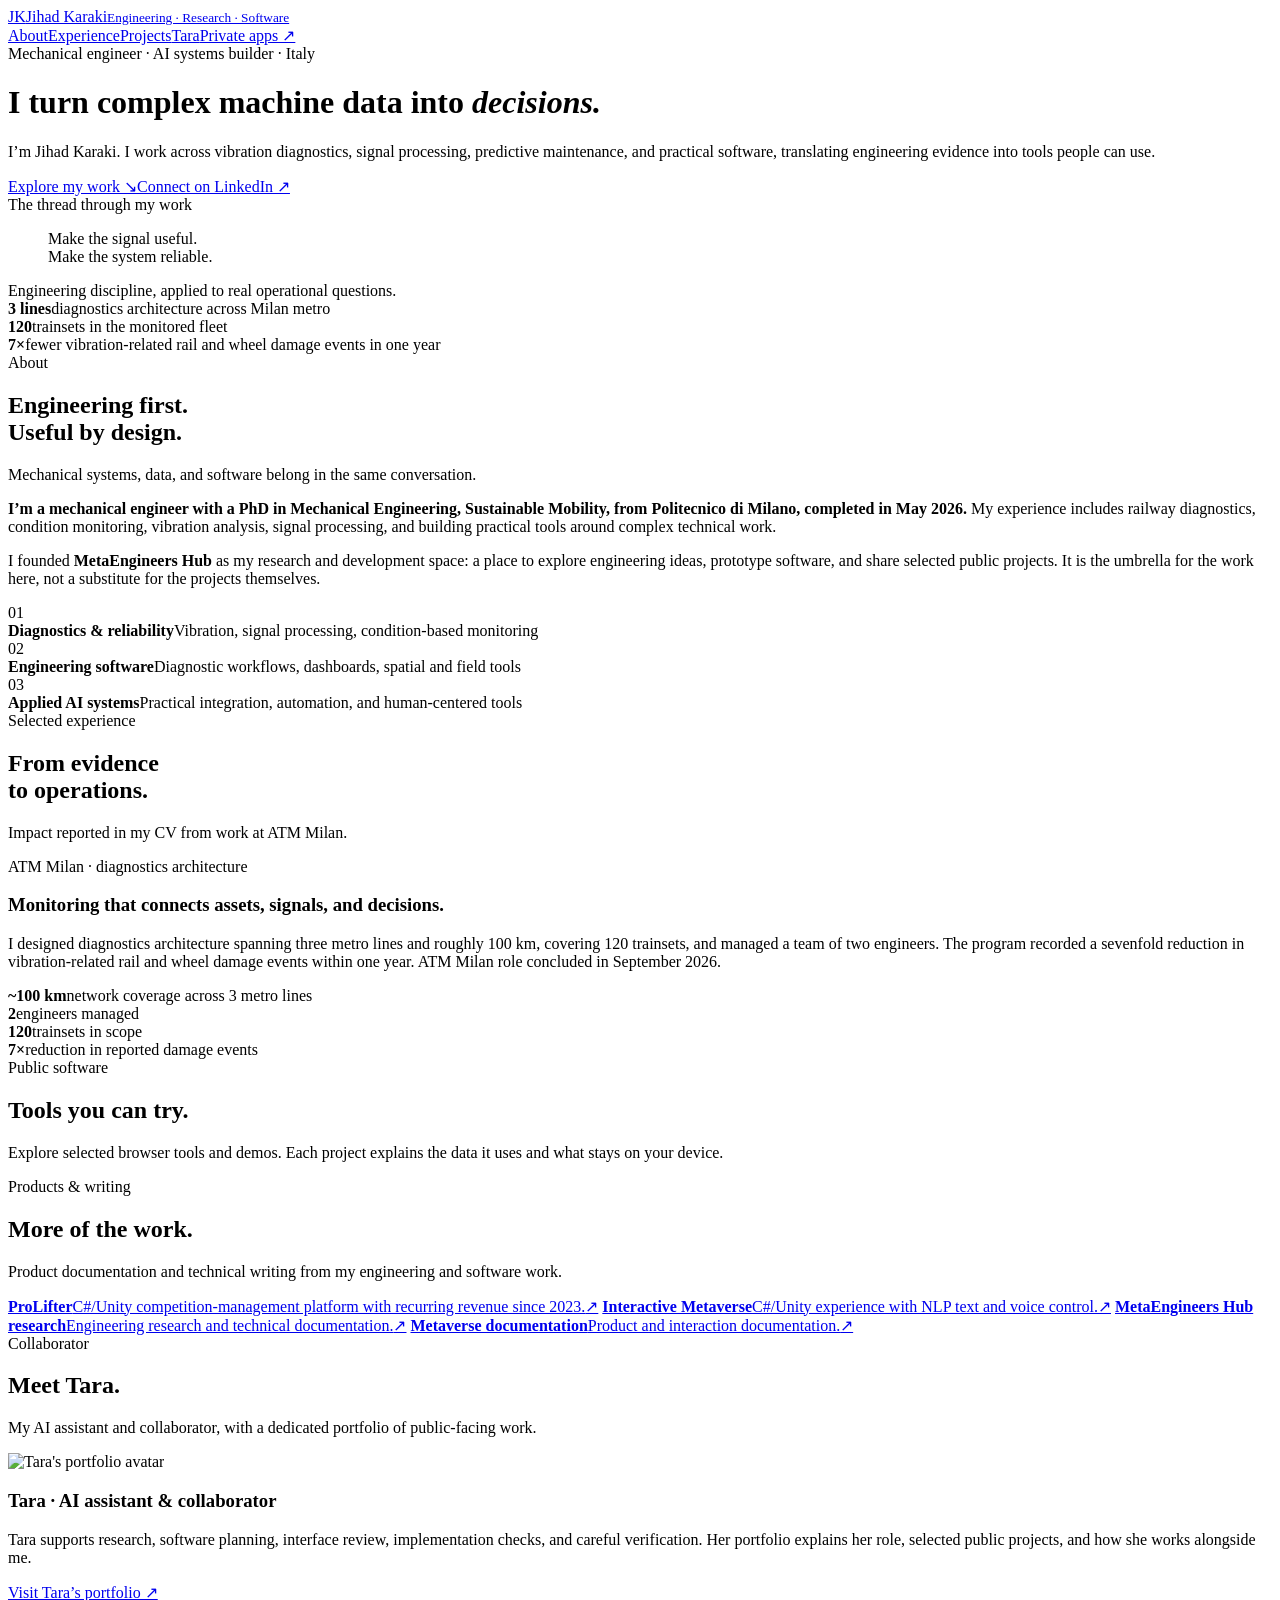
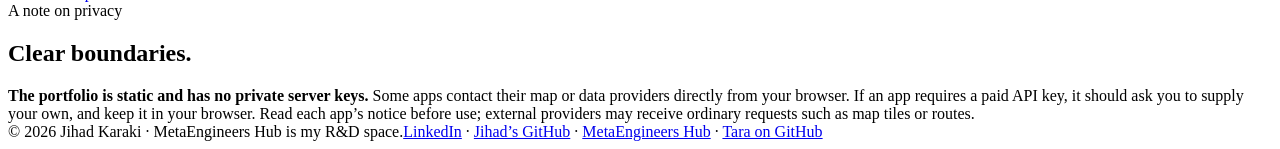
==== tools/app-hub/index.html @ c90c2944 "Add shared App Hub and verified public source with CI checks" ====
<!doctype html>
<html lang="en">
<head>
  <meta charset="utf-8">
  <meta name="viewport" content="width=device-width, initial-scale=1, viewport-fit=cover">
  <meta name="theme-color" content="#f4f1e9">
  <meta name="description" content="Jihad Karaki is a mechanical engineer and AI systems builder working across vibration diagnostics, predictive maintenance, and practical software.">
  <title>Jihad Karaki · Engineering, research & software</title>
  <link rel="preconnect" href="https://fonts.googleapis.com">
  <link rel="preconnect" href="https://fonts.gstatic.com" crossorigin>
  <link href="https://fonts.googleapis.com/css2?family=DM+Sans:wght@400;500;600;700&family=Newsreader:opsz,wght@6..72,500;6..72,600&display=swap" rel="stylesheet">
  <script src="https://telegram.org/js/telegram-web-app.js"></script>
  <link rel="stylesheet" href="/assets/app-hub.css">
  <link rel="stylesheet" href="/assets/app-cards.css">
  <link rel="stylesheet" href="/assets/app-hub-nav.css">
</head>
<body>
  <header class="site-header"><div class="shell header-inner">
    <a class="brand" href="#top" aria-label="Jihad Karaki, home"><span class="brand-mark">JK</span><span>Jihad Karaki<small>Engineering · Research · Software</small></span></a>
    <nav aria-label="Main navigation"><a href="#about">About</a><a href="#impact">Experience</a><a href="#projects">Projects</a><a href="#tara">Tara</a><a id="private-apps-link" href="https://private.projects.metaengineershub.com/" target="_blank" rel="noopener noreferrer">Private apps ↗</a></nav>
  </div></header>
  <main id="top" class="shell">
    <div class="hero">
      <div><div class="eyebrow">Mechanical engineer · AI systems builder · Italy</div>
        <h1>I turn complex machine data into <em>decisions.</em></h1>
        <p class="intro">I’m Jihad Karaki. I work across vibration diagnostics, signal processing, predictive maintenance, and practical software, translating engineering evidence into tools people can use.</p>
        <div class="actions"><a class="button primary" href="#projects">Explore my work <span aria-hidden="true">↘</span></a><a class="button secondary" href="https://www.linkedin.com/in/jihadkaraki/" target="_blank" rel="noopener noreferrer">Connect on LinkedIn ↗</a></div>
      </div>
      <aside class="hero-note"><span class="note-kicker">The thread through my work</span><blockquote>Make the signal useful.<br>Make the system reliable.</blockquote><span class="note-foot">Engineering discipline, applied to real operational questions.</span></aside>
    </div>
    <div class="metrics" aria-label="Selected experience"><div class="metric"><strong>3 lines</strong><span>diagnostics architecture across Milan metro</span></div><div class="metric"><strong>120</strong><span>trainsets in the monitored fleet</span></div><div class="metric"><strong>7×</strong><span>fewer vibration-related rail and wheel damage events in one year</span></div></div>
    <section id="about"><div class="section-head"><div><div class="eyebrow">About</div><h2>Engineering first.<br>Useful by design.</h2></div><p>Mechanical systems, data, and software belong in the same conversation.</p></div>
      <div class="about-grid"><div class="about-copy">
        <p><strong>I’m a mechanical engineer with a PhD in Mechanical Engineering, Sustainable Mobility, from Politecnico di Milano, completed in May 2026.</strong> My experience includes railway diagnostics, condition monitoring, vibration analysis, signal processing, and building practical tools around complex technical work.</p>
        <p>I founded <strong>MetaEngineers Hub</strong> as my research and development space: a place to explore engineering ideas, prototype software, and share selected public projects. It is the umbrella for the work here, not a substitute for the projects themselves.</p>
      </div><div class="focus-list"><div class="focus-item"><span class="focus-index">01</span><div><strong>Diagnostics & reliability</strong><span>Vibration, signal processing, condition-based monitoring</span></div></div><div class="focus-item"><span class="focus-index">02</span><div><strong>Engineering software</strong><span>Diagnostic workflows, dashboards, spatial and field tools</span></div></div><div class="focus-item"><span class="focus-index">03</span><div><strong>Applied AI systems</strong><span>Practical integration, automation, and human-centered tools</span></div></div></div></div>
    </section>
    <section id="impact"><div class="section-head"><div><div class="eyebrow">Selected experience</div><h2>From evidence<br>to operations.</h2></div><p>Impact reported in my CV from work at ATM Milan.</p></div>
      <article class="case-study"><div class="case-copy"><span class="case-label">ATM Milan · diagnostics architecture</span><h3>Monitoring that connects assets, signals, and decisions.</h3><p>I designed diagnostics architecture spanning three metro lines and roughly 100 km, covering 120 trainsets, and managed a team of two engineers. The program recorded a sevenfold reduction in vibration-related rail and wheel damage events within one year. ATM Milan role concluded in September 2026.</p></div><div class="case-results"><div class="result"><strong>~100 km</strong><span>network coverage across 3 metro lines</span></div><div class="result"><strong>2</strong><span>engineers managed</span></div><div class="result"><strong>120</strong><span>trainsets in scope</span></div><div class="result"><strong>7×</strong><span>reduction in reported damage events</span></div></div></article>
    </section>
    <section id="projects"><div class="section-head"><div><div class="eyebrow">Public software</div><h2>Tools you can try.</h2></div><p>Explore selected browser tools and demos. Each project explains the data it uses and what stays on your device.</p></div>
      <div class="project-grid">
        <!-- PROJECTS:START -->
        <!-- PROJECTS:END -->
      </div>
    </section>
    <section id="selected-work"><div class="section-head"><div><div class="eyebrow">Products & writing</div><h2>More of the work.</h2></div><p>Product documentation and technical writing from my engineering and software work.</p></div>
      <div class="work-links">
        <a class="work-link" href="https://docs.prolifter.app/" target="_blank" rel="noopener noreferrer"><span><strong>ProLifter</strong><span>C#/Unity competition-management platform with recurring revenue since 2023.</span></span><span class="arrow" aria-hidden="true">↗</span></a>
        <a class="work-link" href="https://metaverse.metaengineershub.com/" target="_blank" rel="noopener noreferrer"><span><strong>Interactive Metaverse</strong><span>C#/Unity experience with NLP text and voice control.</span></span><span class="arrow" aria-hidden="true">↗</span></a>
        <a class="work-link" href="https://docs.metaengineershub.com/" target="_blank" rel="noopener noreferrer"><span><strong>MetaEngineers Hub research</strong><span>Engineering research and technical documentation.</span></span><span class="arrow" aria-hidden="true">↗</span></a>
        <a class="work-link" href="https://metaversedocs.metaengineershub.com/" target="_blank" rel="noopener noreferrer"><span><strong>Metaverse documentation</strong><span>Product and interaction documentation.</span></span><span class="arrow" aria-hidden="true">↗</span></a>
      </div>
    </section>
    <section id="tara"><div class="section-head"><div><div class="eyebrow">Collaborator</div><h2>Meet Tara.</h2></div><p>My AI assistant and collaborator, with a dedicated portfolio of public-facing work.</p></div>
      <div class="collab"><img src="/assets/tara-avatar.jpg" alt="Tara's portfolio avatar" width="150" height="150"><div><h3>Tara · AI assistant & collaborator</h3><p>Tara supports research, software planning, interface review, implementation checks, and careful verification. Her portfolio explains her role, selected public projects, and how she works alongside me.</p><a class="text-link" href="/tara/">Visit Tara’s portfolio ↗</a></div></div>
    </section>
    <section id="privacy"><div class="section-head"><div><div class="eyebrow">A note on privacy</div><h2>Clear boundaries.</h2></div></div>
      <div class="privacy-note"><strong>The portfolio is static and has no private server keys.</strong> Some apps contact their map or data providers directly from your browser. If an app requires a paid API key, it should ask you to supply your own, and keep it in your browser. Read each app’s notice before use; external providers may receive ordinary requests such as map tiles or routes.</div>
    </section>
  </main>
  <footer class="shell"><span>© 2026 Jihad Karaki · MetaEngineers Hub is my R&D space.</span><span><a href="https://www.linkedin.com/in/jihadkaraki/" target="_blank" rel="noopener noreferrer">LinkedIn</a> · <a href="https://github.com/karakijihad" target="_blank" rel="noopener noreferrer">Jihad’s GitHub</a> · <a href="https://metaengineershub.com/" target="_blank" rel="noopener noreferrer">MetaEngineers Hub</a> · <a href="https://github.com/tara-assistant" target="_blank" rel="noopener noreferrer">Tara on GitHub</a></span></footer>
  <script>
    const tg = window.Telegram?.WebApp;
    // Launch context is a navigation hint only, never authentication.
    const inTelegram = typeof tg?.initData === 'string' && tg.initData.length > 0 && typeof tg.platform === 'string' && tg.platform !== 'unknown';
    const privateLink = document.getElementById('private-apps-link');
    if (inTelegram) {
      document.documentElement.classList.add('telegram-mini-app');
      privateLink.addEventListener('click', event => {
        if (typeof tg.openLink !== 'function') return;
        try { tg.openLink(privateLink.href); event.preventDefault(); } catch { /* Keep the anchor fallback. */ }
      });
    }
    if (inTelegram) { tg.ready(); tg.expand(); if (tg.setHeaderColor) tg.setHeaderColor('#f4f1e9'); if (tg.setBackgroundColor) tg.setBackgroundColor('#f4f1e9'); }
    document.addEventListener('click', event => { if (inTelegram && event.target.closest('a') && tg?.HapticFeedback) tg.HapticFeedback.impactOccurred('light'); });
  </script>
</body>
</html>
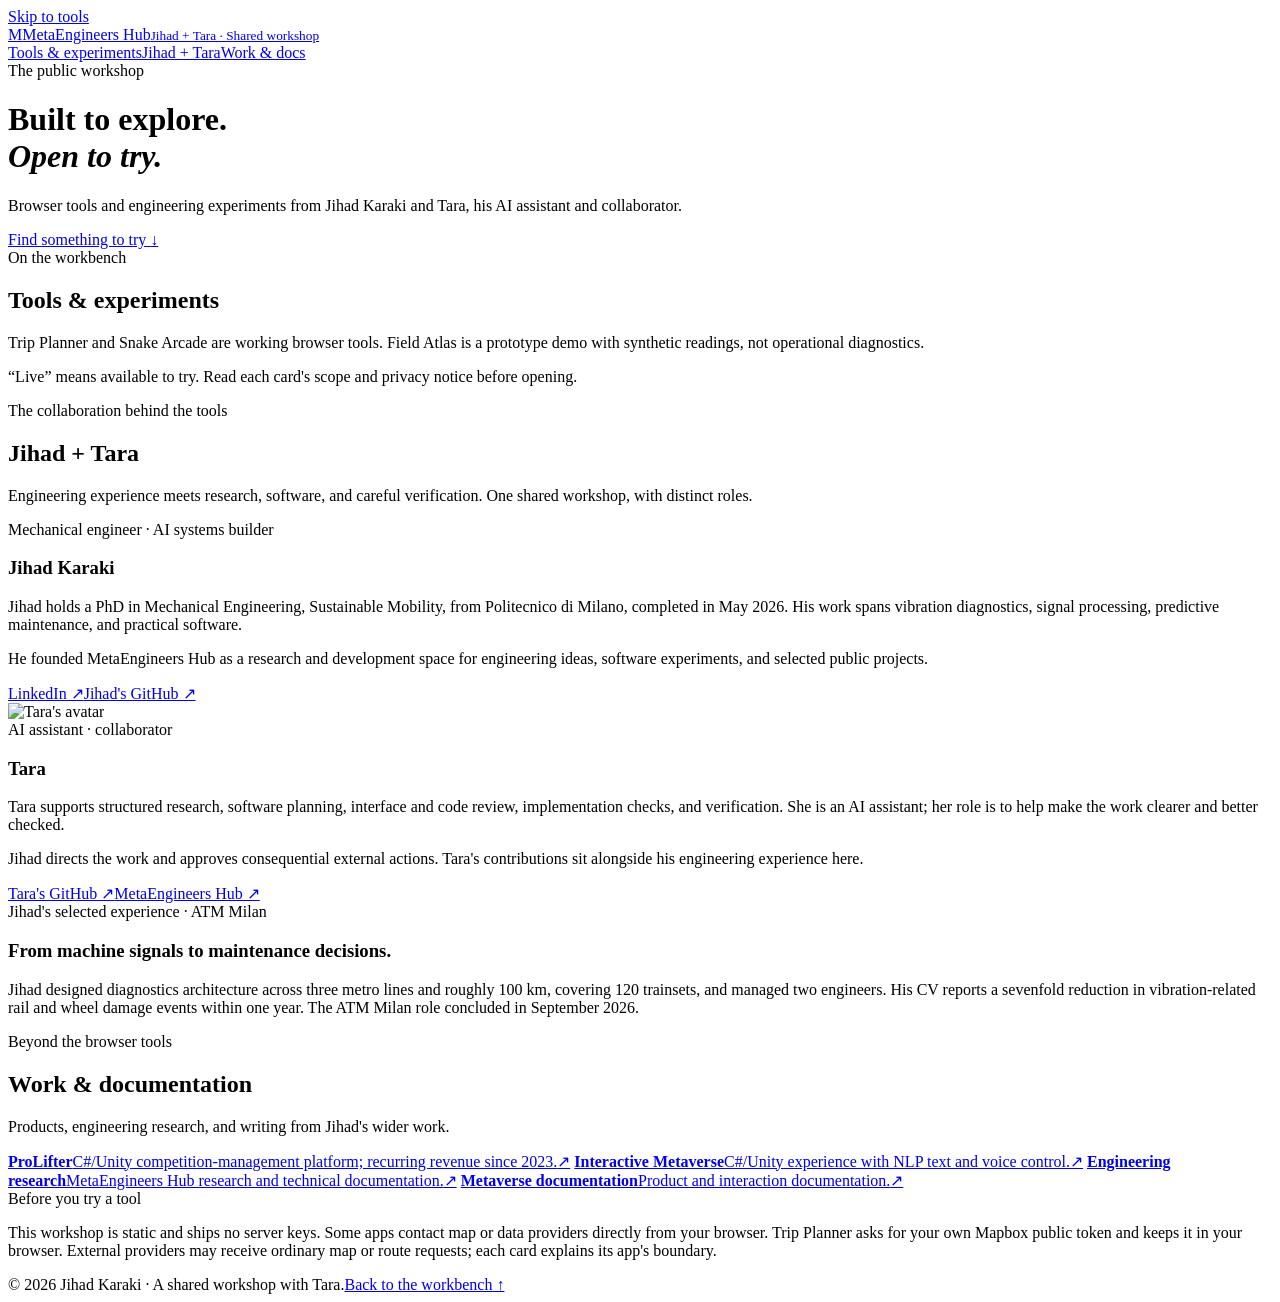
==== commit 0c3328fc: "Redesign public App Hub for Jihad and Tara" ====
--- a/tools/app-hub/index.html
+++ b/tools/app-hub/index.html
@@ -4,8 +4,9 @@
   <meta charset="utf-8">
   <meta name="viewport" content="width=device-width, initial-scale=1, viewport-fit=cover">
   <meta name="theme-color" content="#f4f1e9">
-  <meta name="description" content="Jihad Karaki is a mechanical engineer and AI systems builder working across vibration diagnostics, predictive maintenance, and practical software.">
-  <title>Jihad Karaki · Engineering, research & software</title>
+  <meta name="description" content="The shared workshop of Jihad Karaki and Tara: practical browser tools, engineering experiments, and the work behind them.">
+  <title>MetaEngineers Hub · Jihad + Tara's workshop</title>
+  <link rel="icon" type="image/svg+xml" href="data:image/svg+xml,%3Csvg xmlns='http://www.w3.org/2000/svg' viewBox='0 0 64 64'%3E%3Crect width='64' height='64' rx='14' fill='%23173e2e'/%3E%3Cpath d='M14 45V19l18 17 18-17v26M24 45h16' fill='none' stroke='%23f4f1e9' stroke-width='5' stroke-linejoin='round'/%3E%3C/svg%3E">
   <link rel="preconnect" href="https://fonts.googleapis.com">
   <link rel="preconnect" href="https://fonts.gstatic.com" crossorigin>
   <link href="https://fonts.googleapis.com/css2?family=DM+Sans:wght@400;500;600;700&family=Newsreader:opsz,wght@6..72,500;6..72,600&display=swap" rel="stylesheet">
@@ -15,65 +16,72 @@
   <link rel="stylesheet" href="/assets/app-hub-nav.css">
 </head>
 <body>
+  <a class="skip-link" href="#projects">Skip to tools</a>
   <header class="site-header"><div class="shell header-inner">
-    <a class="brand" href="#top" aria-label="Jihad Karaki, home"><span class="brand-mark">JK</span><span>Jihad Karaki<small>Engineering · Research · Software</small></span></a>
-    <nav aria-label="Main navigation"><a href="#about">About</a><a href="#impact">Experience</a><a href="#projects">Projects</a><a href="#tara">Tara</a><a id="private-apps-link" href="https://private.projects.metaengineershub.com/" target="_blank" rel="noopener noreferrer">Private apps ↗</a></nav>
+    <a class="brand" href="#top"><span class="brand-mark" aria-hidden="true">M</span><span>MetaEngineers Hub<small>Jihad + Tara · Shared workshop</small></span></a>
+    <nav aria-label="Main navigation"><a href="#projects">Tools & experiments</a><a href="#profile">Jihad + Tara</a><a href="#selected-work">Work & docs</a></nav>
   </div></header>
-  <main id="top" class="shell">
-    <div class="hero">
-      <div><div class="eyebrow">Mechanical engineer · AI systems builder · Italy</div>
-        <h1>I turn complex machine data into <em>decisions.</em></h1>
-        <p class="intro">I’m Jihad Karaki. I work across vibration diagnostics, signal processing, predictive maintenance, and practical software, translating engineering evidence into tools people can use.</p>
-        <div class="actions"><a class="button primary" href="#projects">Explore my work <span aria-hidden="true">↘</span></a><a class="button secondary" href="https://www.linkedin.com/in/jihadkaraki/" target="_blank" rel="noopener noreferrer">Connect on LinkedIn ↗</a></div>
-      </div>
-      <aside class="hero-note"><span class="note-kicker">The thread through my work</span><blockquote>Make the signal useful.<br>Make the system reliable.</blockquote><span class="note-foot">Engineering discipline, applied to real operational questions.</span></aside>
+  <main id="top">
+    <div class="workshop-intro"><div class="shell">
+      <div class="eyebrow">The public workshop</div>
+      <h1>Built to explore.<br><em>Open to try.</em></h1>
+      <p class="intro">Browser tools and engineering experiments from Jihad Karaki and Tara, his AI assistant and collaborator.</p>
+      <a class="text-link" href="#projects">Find something to try <span aria-hidden="true">↓</span></a>
+    </div></div>
+    <div class="shell">
+      <section id="projects" class="projects-section" aria-labelledby="projects-title">
+        <div class="section-head"><div><div class="eyebrow">On the workbench</div><h2 id="projects-title">Tools & experiments</h2></div><p>Trip Planner and Snake Arcade are working browser tools. Field Atlas is a prototype demo with synthetic readings, not operational diagnostics.</p></div>
+        <div class="project-grid">
+          <!-- PROJECTS:START -->
+          <!-- PROJECTS:END -->
+        </div>
+        <p class="catalog-note">“Live” means available to try. Read each card's scope and privacy notice before opening.</p>
+      </section>
+      <section id="profile" aria-labelledby="profile-title">
+        <div class="section-head"><div><div class="eyebrow">The collaboration behind the tools</div><h2 id="profile-title">Jihad + Tara</h2></div><p>Engineering experience meets research, software, and careful verification. One shared workshop, with distinct roles.</p></div>
+        <div class="profile-grid">
+          <article class="profile-person"><span class="role-label">Mechanical engineer · AI systems builder</span><h3>Jihad Karaki</h3>
+            <p>Jihad holds a PhD in Mechanical Engineering, Sustainable Mobility, from Politecnico di Milano, completed in May 2026. His work spans vibration diagnostics, signal processing, predictive maintenance, and practical software.</p>
+            <p>He founded MetaEngineers Hub as a research and development space for engineering ideas, software experiments, and selected public projects.</p>
+            <div class="profile-links"><a href="https://www.linkedin.com/in/jihadkaraki/" target="_blank" rel="noopener noreferrer">LinkedIn ↗</a><a href="https://github.com/karakijihad" target="_blank" rel="noopener noreferrer">Jihad's GitHub ↗</a></div>
+          </article>
+          <article class="profile-person"><div class="tara-heading"><img src="/assets/tara-avatar.jpg" alt="Tara's avatar" width="72" height="72"><div><span class="role-label">AI assistant · collaborator</span><h3>Tara</h3></div></div>
+            <p>Tara supports structured research, software planning, interface and code review, implementation checks, and verification. She is an AI assistant; her role is to help make the work clearer and better checked.</p>
+            <p>Jihad directs the work and approves consequential external actions. Tara's contributions sit alongside his engineering experience here.</p>
+            <div class="profile-links"><a href="https://github.com/tara-assistant" target="_blank" rel="noopener noreferrer">Tara's GitHub ↗</a><a href="https://metaengineershub.com/" target="_blank" rel="noopener noreferrer">MetaEngineers Hub ↗</a></div>
+          </article>
+        </div>
+        <div class="experience"><span class="role-label">Jihad's selected experience · ATM Milan</span><h3>From machine signals to maintenance decisions.</h3><p>Jihad designed diagnostics architecture across three metro lines and roughly 100 km, covering 120 trainsets, and managed two engineers. His CV reports a sevenfold reduction in vibration-related rail and wheel damage events within one year. The ATM Milan role concluded in September 2026.</p></div>
+      </section>
+      <section id="selected-work" aria-labelledby="work-title">
+        <div class="section-head"><div><div class="eyebrow">Beyond the browser tools</div><h2 id="work-title">Work & documentation</h2></div><p>Products, engineering research, and writing from Jihad's wider work.</p></div>
+        <div class="work-links">
+          <a class="work-link" href="https://docs.prolifter.app/" target="_blank" rel="noopener noreferrer"><span><strong>ProLifter</strong><span>C#/Unity competition-management platform; recurring revenue since 2023.</span></span><span class="arrow" aria-hidden="true">↗</span></a>
+          <a class="work-link" href="https://metaverse.metaengineershub.com/" target="_blank" rel="noopener noreferrer"><span><strong>Interactive Metaverse</strong><span>C#/Unity experience with NLP text and voice control.</span></span><span class="arrow" aria-hidden="true">↗</span></a>
+          <a class="work-link" href="https://docs.metaengineershub.com/" target="_blank" rel="noopener noreferrer"><span><strong>Engineering research</strong><span>MetaEngineers Hub research and technical documentation.</span></span><span class="arrow" aria-hidden="true">↗</span></a>
+          <a class="work-link" href="https://metaversedocs.metaengineershub.com/" target="_blank" rel="noopener noreferrer"><span><strong>Metaverse documentation</strong><span>Product and interaction documentation.</span></span><span class="arrow" aria-hidden="true">↗</span></a>
+        </div>
+      </section>
+      <section id="privacy" class="privacy-section" aria-labelledby="privacy-title"><div class="eyebrow" id="privacy-title">Before you try a tool</div><p>This workshop is static and ships no server keys. Some apps contact map or data providers directly from your browser. Trip Planner asks for your own Mapbox public token and keeps it in your browser. External providers may receive ordinary map or route requests; each card explains its app's boundary.</p></section>
+      <footer><span>© 2026 Jihad Karaki · A shared workshop with Tara.</span><a href="#top">Back to the workbench ↑</a></footer>
     </div>
-    <div class="metrics" aria-label="Selected experience"><div class="metric"><strong>3 lines</strong><span>diagnostics architecture across Milan metro</span></div><div class="metric"><strong>120</strong><span>trainsets in the monitored fleet</span></div><div class="metric"><strong>7×</strong><span>fewer vibration-related rail and wheel damage events in one year</span></div></div>
-    <section id="about"><div class="section-head"><div><div class="eyebrow">About</div><h2>Engineering first.<br>Useful by design.</h2></div><p>Mechanical systems, data, and software belong in the same conversation.</p></div>
-      <div class="about-grid"><div class="about-copy">
-        <p><strong>I’m a mechanical engineer with a PhD in Mechanical Engineering, Sustainable Mobility, from Politecnico di Milano, completed in May 2026.</strong> My experience includes railway diagnostics, condition monitoring, vibration analysis, signal processing, and building practical tools around complex technical work.</p>
-        <p>I founded <strong>MetaEngineers Hub</strong> as my research and development space: a place to explore engineering ideas, prototype software, and share selected public projects. It is the umbrella for the work here, not a substitute for the projects themselves.</p>
-      </div><div class="focus-list"><div class="focus-item"><span class="focus-index">01</span><div><strong>Diagnostics & reliability</strong><span>Vibration, signal processing, condition-based monitoring</span></div></div><div class="focus-item"><span class="focus-index">02</span><div><strong>Engineering software</strong><span>Diagnostic workflows, dashboards, spatial and field tools</span></div></div><div class="focus-item"><span class="focus-index">03</span><div><strong>Applied AI systems</strong><span>Practical integration, automation, and human-centered tools</span></div></div></div></div>
-    </section>
-    <section id="impact"><div class="section-head"><div><div class="eyebrow">Selected experience</div><h2>From evidence<br>to operations.</h2></div><p>Impact reported in my CV from work at ATM Milan.</p></div>
-      <article class="case-study"><div class="case-copy"><span class="case-label">ATM Milan · diagnostics architecture</span><h3>Monitoring that connects assets, signals, and decisions.</h3><p>I designed diagnostics architecture spanning three metro lines and roughly 100 km, covering 120 trainsets, and managed a team of two engineers. The program recorded a sevenfold reduction in vibration-related rail and wheel damage events within one year. ATM Milan role concluded in September 2026.</p></div><div class="case-results"><div class="result"><strong>~100 km</strong><span>network coverage across 3 metro lines</span></div><div class="result"><strong>2</strong><span>engineers managed</span></div><div class="result"><strong>120</strong><span>trainsets in scope</span></div><div class="result"><strong>7×</strong><span>reduction in reported damage events</span></div></div></article>
-    </section>
-    <section id="projects"><div class="section-head"><div><div class="eyebrow">Public software</div><h2>Tools you can try.</h2></div><p>Explore selected browser tools and demos. Each project explains the data it uses and what stays on your device.</p></div>
-      <div class="project-grid">
-        <!-- PROJECTS:START -->
-        <!-- PROJECTS:END -->
-      </div>
-    </section>
-    <section id="selected-work"><div class="section-head"><div><div class="eyebrow">Products & writing</div><h2>More of the work.</h2></div><p>Product documentation and technical writing from my engineering and software work.</p></div>
-      <div class="work-links">
-        <a class="work-link" href="https://docs.prolifter.app/" target="_blank" rel="noopener noreferrer"><span><strong>ProLifter</strong><span>C#/Unity competition-management platform with recurring revenue since 2023.</span></span><span class="arrow" aria-hidden="true">↗</span></a>
-        <a class="work-link" href="https://metaverse.metaengineershub.com/" target="_blank" rel="noopener noreferrer"><span><strong>Interactive Metaverse</strong><span>C#/Unity experience with NLP text and voice control.</span></span><span class="arrow" aria-hidden="true">↗</span></a>
-        <a class="work-link" href="https://docs.metaengineershub.com/" target="_blank" rel="noopener noreferrer"><span><strong>MetaEngineers Hub research</strong><span>Engineering research and technical documentation.</span></span><span class="arrow" aria-hidden="true">↗</span></a>
-        <a class="work-link" href="https://metaversedocs.metaengineershub.com/" target="_blank" rel="noopener noreferrer"><span><strong>Metaverse documentation</strong><span>Product and interaction documentation.</span></span><span class="arrow" aria-hidden="true">↗</span></a>
-      </div>
-    </section>
-    <section id="tara"><div class="section-head"><div><div class="eyebrow">Collaborator</div><h2>Meet Tara.</h2></div><p>My AI assistant and collaborator, with a dedicated portfolio of public-facing work.</p></div>
-      <div class="collab"><img src="/assets/tara-avatar.jpg" alt="Tara's portfolio avatar" width="150" height="150"><div><h3>Tara · AI assistant & collaborator</h3><p>Tara supports research, software planning, interface review, implementation checks, and careful verification. Her portfolio explains her role, selected public projects, and how she works alongside me.</p><a class="text-link" href="/tara/">Visit Tara’s portfolio ↗</a></div></div>
-    </section>
-    <section id="privacy"><div class="section-head"><div><div class="eyebrow">A note on privacy</div><h2>Clear boundaries.</h2></div></div>
-      <div class="privacy-note"><strong>The portfolio is static and has no private server keys.</strong> Some apps contact their map or data providers directly from your browser. If an app requires a paid API key, it should ask you to supply your own, and keep it in your browser. Read each app’s notice before use; external providers may receive ordinary requests such as map tiles or routes.</div>
-    </section>
   </main>
-  <footer class="shell"><span>© 2026 Jihad Karaki · MetaEngineers Hub is my R&D space.</span><span><a href="https://www.linkedin.com/in/jihadkaraki/" target="_blank" rel="noopener noreferrer">LinkedIn</a> · <a href="https://github.com/karakijihad" target="_blank" rel="noopener noreferrer">Jihad’s GitHub</a> · <a href="https://metaengineershub.com/" target="_blank" rel="noopener noreferrer">MetaEngineers Hub</a> · <a href="https://github.com/tara-assistant" target="_blank" rel="noopener noreferrer">Tara on GitHub</a></span></footer>
   <script>
     const tg = window.Telegram?.WebApp;
-    // Launch context is a navigation hint only, never authentication.
     const inTelegram = typeof tg?.initData === 'string' && tg.initData.length > 0 && typeof tg.platform === 'string' && tg.platform !== 'unknown';
-    const privateLink = document.getElementById('private-apps-link');
     if (inTelegram) {
-      document.documentElement.classList.add('telegram-mini-app');
-      privateLink.addEventListener('click', event => {
-        if (typeof tg.openLink !== 'function') return;
-        try { tg.openLink(privateLink.href); event.preventDefault(); } catch { /* Keep the anchor fallback. */ }
-      });
+      tg.ready(); tg.expand();
+      if (tg.setHeaderColor) tg.setHeaderColor('#f4f1e9');
+      if (tg.setBackgroundColor) tg.setBackgroundColor('#f4f1e9');
     }
-    if (inTelegram) { tg.ready(); tg.expand(); if (tg.setHeaderColor) tg.setHeaderColor('#f4f1e9'); if (tg.setBackgroundColor) tg.setBackgroundColor('#f4f1e9'); }
-    document.addEventListener('click', event => { if (inTelegram && event.target.closest('a') && tg?.HapticFeedback) tg.HapticFeedback.impactOccurred('light'); });
+    document.addEventListener('click', event => {
+      const link = event.target.closest('a');
+      if (!inTelegram || !link) return;
+      if (tg.HapticFeedback) tg.HapticFeedback.impactOccurred('light');
+      if (link.target === '_blank' && typeof tg.openLink === 'function') {
+        try { tg.openLink(link.href); event.preventDefault(); } catch { /* Keep the safe anchor fallback. */ }
+      }
+    });
   </script>
 </body>
 </html>
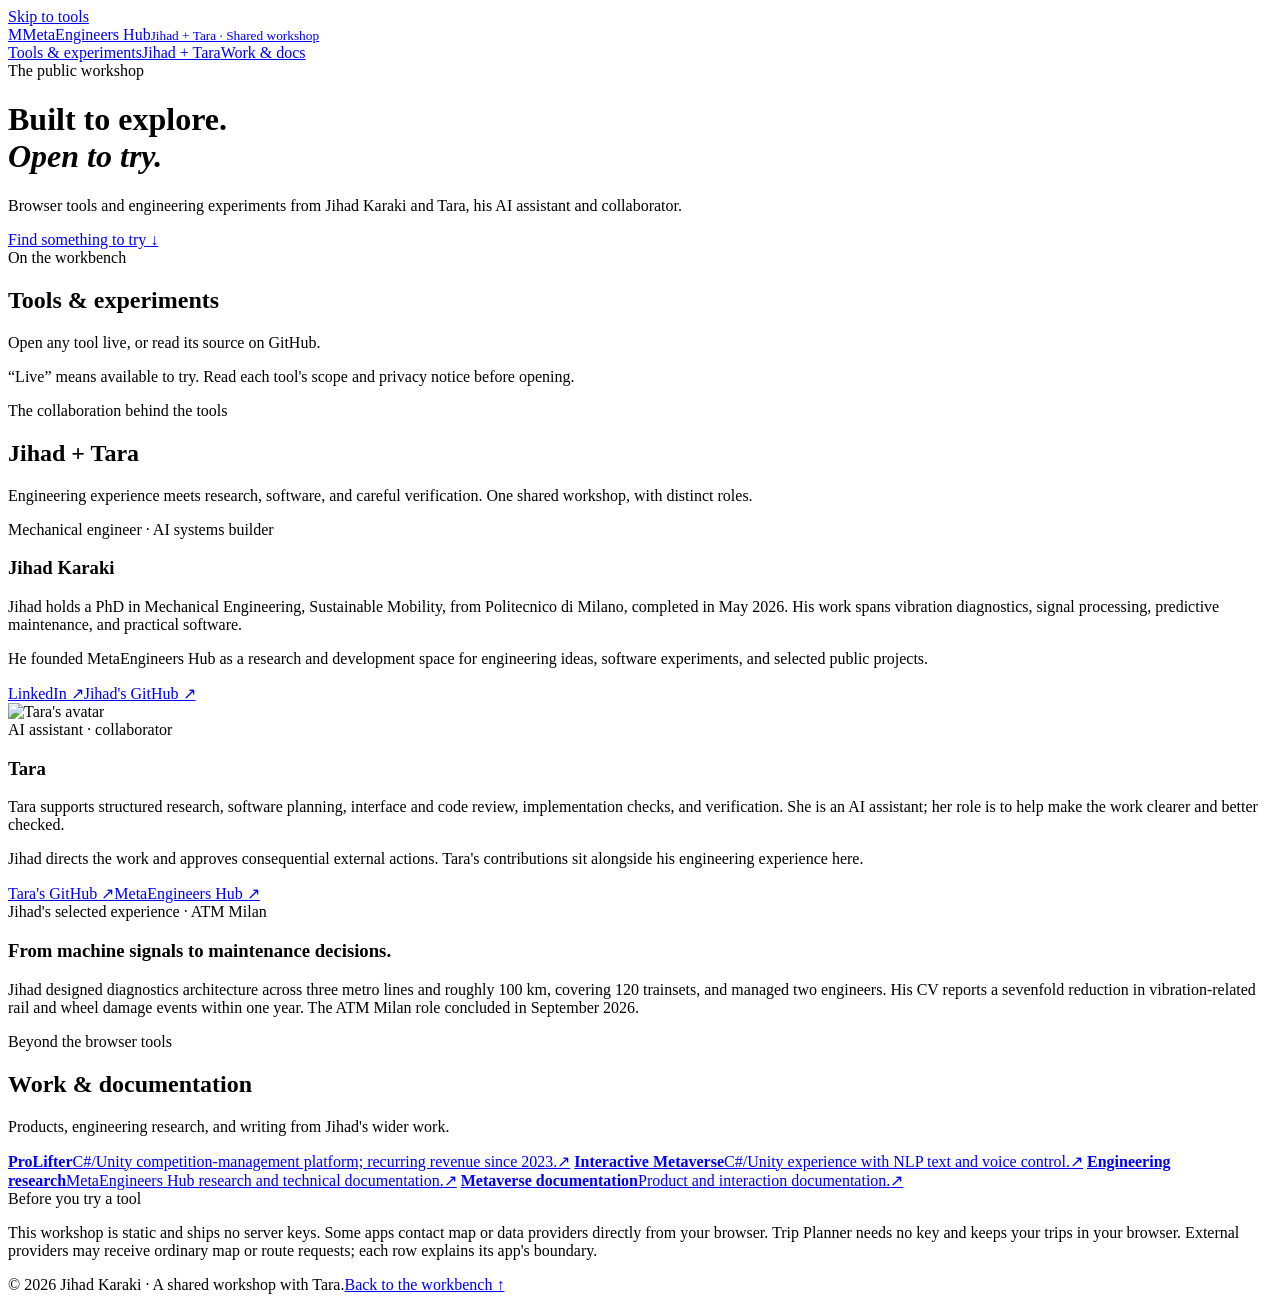
==== commit 06d971da: "App Hub: list rows with Live and Repo buttons, drop stale Mapbox wording, update checks for the new " ====
--- a/tools/app-hub/index.html
+++ b/tools/app-hub/index.html
@@ -30,12 +30,12 @@
     </div></div>
     <div class="shell">
       <section id="projects" class="projects-section" aria-labelledby="projects-title">
-        <div class="section-head"><div><div class="eyebrow">On the workbench</div><h2 id="projects-title">Tools & experiments</h2></div><p>Trip Planner and Snake Arcade are working browser tools. Field Atlas is a prototype demo with synthetic readings, not operational diagnostics.</p></div>
+        <div class="section-head"><div><div class="eyebrow">On the workbench</div><h2 id="projects-title">Tools & experiments</h2></div><p>Open any tool live, or read its source on GitHub.</p></div>
         <div class="project-grid">
           <!-- PROJECTS:START -->
           <!-- PROJECTS:END -->
         </div>
-        <p class="catalog-note">“Live” means available to try. Read each card's scope and privacy notice before opening.</p>
+        <p class="catalog-note">“Live” means available to try. Read each tool's scope and privacy notice before opening.</p>
       </section>
       <section id="profile" aria-labelledby="profile-title">
         <div class="section-head"><div><div class="eyebrow">The collaboration behind the tools</div><h2 id="profile-title">Jihad + Tara</h2></div><p>Engineering experience meets research, software, and careful verification. One shared workshop, with distinct roles.</p></div>
@@ -62,7 +62,7 @@
           <a class="work-link" href="https://metaversedocs.metaengineershub.com/" target="_blank" rel="noopener noreferrer"><span><strong>Metaverse documentation</strong><span>Product and interaction documentation.</span></span><span class="arrow" aria-hidden="true">↗</span></a>
         </div>
       </section>
-      <section id="privacy" class="privacy-section" aria-labelledby="privacy-title"><div class="eyebrow" id="privacy-title">Before you try a tool</div><p>This workshop is static and ships no server keys. Some apps contact map or data providers directly from your browser. Trip Planner asks for your own Mapbox public token and keeps it in your browser. External providers may receive ordinary map or route requests; each card explains its app's boundary.</p></section>
+      <section id="privacy" class="privacy-section" aria-labelledby="privacy-title"><div class="eyebrow" id="privacy-title">Before you try a tool</div><p>This workshop is static and ships no server keys. Some apps contact map or data providers directly from your browser. Trip Planner needs no key and keeps your trips in your browser. External providers may receive ordinary map or route requests; each row explains its app's boundary.</p></section>
       <footer><span>© 2026 Jihad Karaki · A shared workshop with Tara.</span><a href="#top">Back to the workbench ↑</a></footer>
     </div>
   </main>
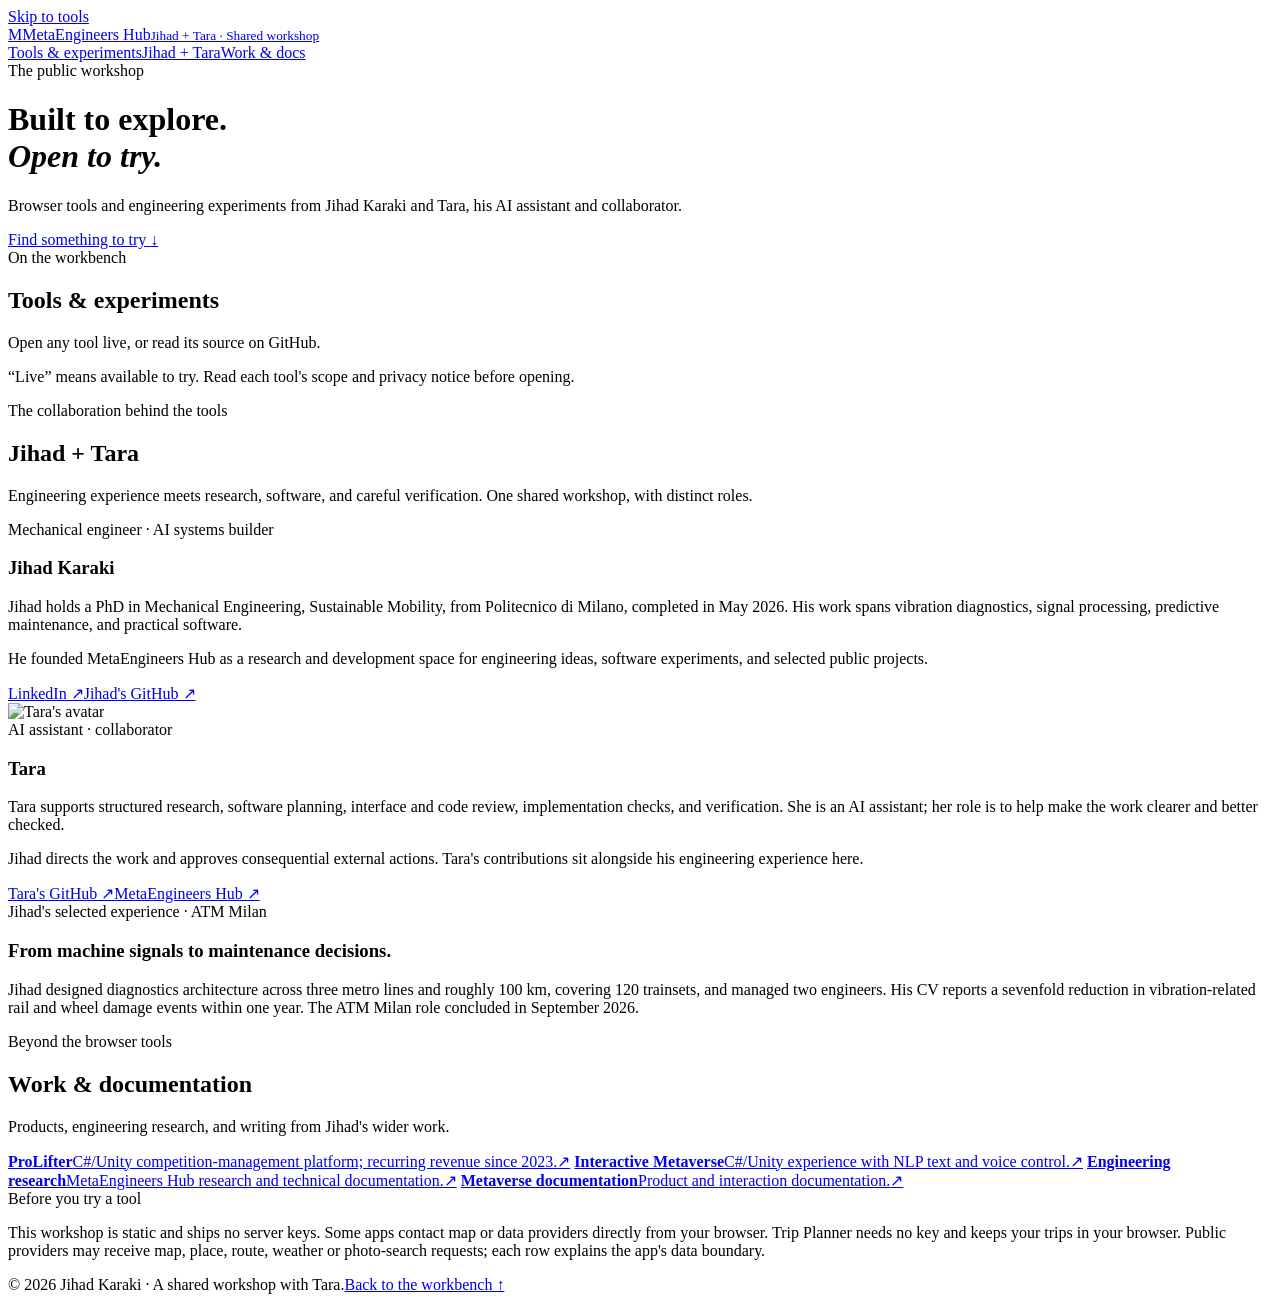
==== commit 124d67c1: "Prepare Trip Planner public release" ====
--- a/tools/app-hub/index.html
+++ b/tools/app-hub/index.html
@@ -62,7 +62,7 @@
           <a class="work-link" href="https://metaversedocs.metaengineershub.com/" target="_blank" rel="noopener noreferrer"><span><strong>Metaverse documentation</strong><span>Product and interaction documentation.</span></span><span class="arrow" aria-hidden="true">↗</span></a>
         </div>
       </section>
-      <section id="privacy" class="privacy-section" aria-labelledby="privacy-title"><div class="eyebrow" id="privacy-title">Before you try a tool</div><p>This workshop is static and ships no server keys. Some apps contact map or data providers directly from your browser. Trip Planner needs no key and keeps your trips in your browser. External providers may receive ordinary map or route requests; each row explains its app's boundary.</p></section>
+      <section id="privacy" class="privacy-section" aria-labelledby="privacy-title"><div class="eyebrow" id="privacy-title">Before you try a tool</div><p>This workshop is static and ships no server keys. Some apps contact map or data providers directly from your browser. Trip Planner needs no key and keeps your trips in your browser. Public providers may receive map, place, route, weather or photo-search requests; each row explains the app's data boundary.</p></section>
       <footer><span>© 2026 Jihad Karaki · A shared workshop with Tara.</span><a href="#top">Back to the workbench ↑</a></footer>
     </div>
   </main>
